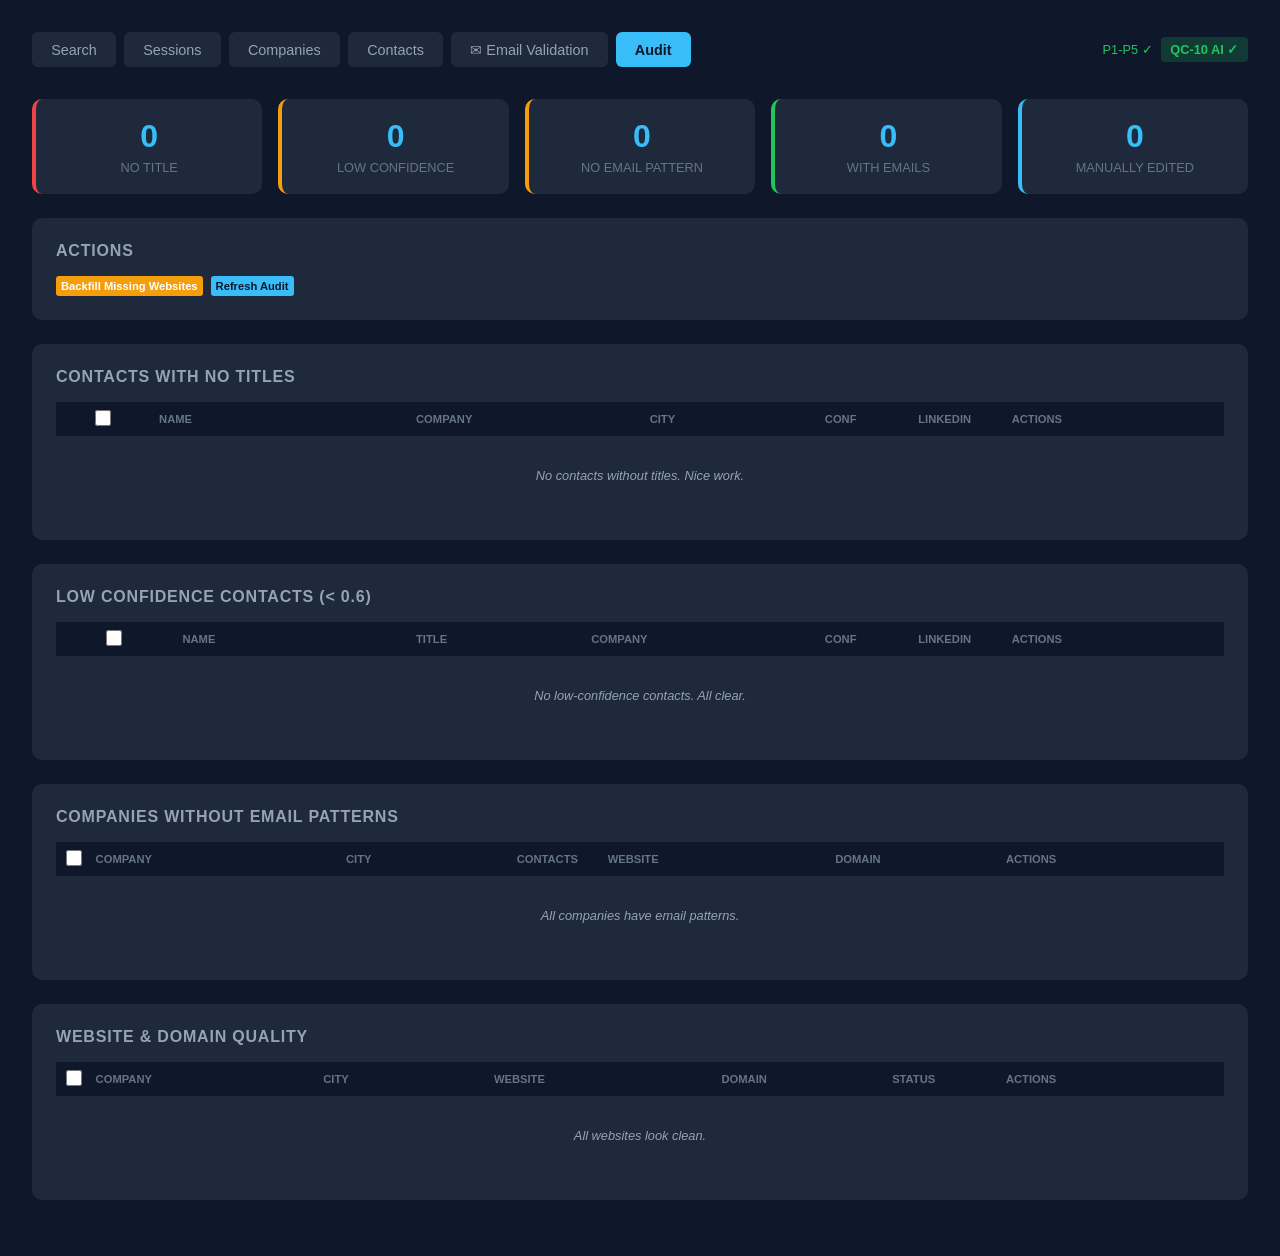
==== static/audit.html @ 3a9faca4 "Audit: make company actions context-aware per bucket; show discover-pattern only in noPattern bucket" ====
<!DOCTYPE html>
<html lang="en">
<head>
<meta charset="UTF-8"/>
<meta name="viewport" content="width=device-width, initial-scale=1.0"/>
<title>Lead Finder - Audit</title>
<link rel="icon" type="image/svg+xml" href="data:image/svg+xml,%3Csvg xmlns='http://www.w3.org/2000/svg' viewBox='0 0 64 64'%3E%3Crect width='64' height='64' rx='12' fill='%230f172a'/%3E%3Ctext x='32' y='44' text-anchor='middle' font-family='-apple-system,BlinkMacSystemFont,sans-serif' font-weight='800' font-size='32' fill='%2338bdf8'%3ELS%3C/text%3E%3C/svg%3E"/>
<style>
*{box-sizing:border-box;margin:0;padding:0}
body{font-family:-apple-system,BlinkMacSystemFont,'Segoe UI',Roboto,sans-serif;background:#0f172a;color:#f1f5f9;min-height:100vh}
.app{max-width:1400px;margin:0 auto;padding:2rem}
.nav{display:flex;gap:0.5rem;margin-bottom:2rem;flex-wrap:wrap}
.nav a{padding:0.6rem 1.2rem;background:#1e293b;color:#94a3b8;text-decoration:none;border-radius:6px;font-size:0.9rem;transition:all 0.2s}
.nav a:hover,.nav a.active{background:#38bdf8;color:#0f172a;font-weight:600}
.card{background:#1e293b;border-radius:10px;padding:1.5rem;margin-bottom:1.5rem}
.card h2{font-size:1rem;color:#94a3b8;margin-bottom:1rem;text-transform:uppercase;letter-spacing:0.05em}
.stats-grid{display:grid;grid-template-columns:repeat(auto-fit,minmax(160px,1fr));gap:1rem;margin-bottom:1.5rem}
.stat-card{background:#1e293b;border-radius:10px;padding:1.2rem;text-align:center;border-left:4px solid #38bdf8}
.stat-value{font-size:2rem;font-weight:700;color:#38bdf8}
.stat-label{font-size:0.8rem;color:#64748b;text-transform:uppercase;margin-top:0.3rem}
.stat-card.warning{border-left-color:#f59e0b}
.stat-card.error{border-left-color:#ef4444}
.stat-card.success{border-left-color:#22c55e}
.btn{padding:0.5rem 1.2rem;background:#38bdf8;color:#0f172a;border:none;border-radius:6px;font-size:0.85rem;font-weight:600;cursor:pointer}
.btn-sm{padding:2px 5px;font-size:0.7rem;border-radius:3px;cursor:pointer;border:none;font-weight:600;min-width:20px;min-height:20px;text-align:center;line-height:1}
.btn-red{background:#ef4444;color:#fff}
.btn-green{background:#22c55e;color:#fff}
.btn-orange{background:#f59e0b;color:#fff}
.btn-blue{background:#38bdf8;color:#0f172a}
.btn-purple{background:#8b5cf6;color:#fff}
.btn-slate{background:#334155;color:#94a3b8}
.table-wrap{overflow-x:auto}
table{width:100%;border-collapse:collapse;font-size:0.8rem;table-layout:fixed}
th{text-align:left;padding:0.5rem 0.6rem;background:#0f172a;color:#64748b;font-weight:600;font-size:0.7rem;text-transform:uppercase;white-space:nowrap;overflow:hidden}
td{padding:0.5rem 0.6rem;border-bottom:1px solid #1e293b;overflow:hidden;text-overflow:ellipsis}
tr:hover td{background:#1e293b}
.badge{display:inline-block;padding:0.15rem 0.4rem;border-radius:4px;font-size:0.7rem;font-weight:600}
.badge-red{background:#ef444433;color:#ef4444}
.badge-yellow{background:#f59e0b33;color:#f59e0b}
.badge-green{background:#22c55e33;color:#22c55e}
.empty-msg{text-align:center;color:#94a3b8;padding:2rem;font-style:italic}
/* Checkboxes */
input[type="checkbox"]{accent-color:#38bdf8;width:16px;height:16px;cursor:pointer;padding:0;background:transparent;border:none;min-width:0}
/* Bulk bar */
.bulk-bar{display:none;align-items:center;gap:0.5rem;margin-bottom:0.5rem;padding:0.6rem 1rem;background:#0f172a;border-radius:6px;border:1px solid #334155}
.bulk-bar.active{display:flex}
.bulk-count{color:#38bdf8;font-size:0.85rem;font-weight:600}
/* Column widths per bucket */
.nott-title td:nth-child(1),.nott-title th:nth-child(1){width:30px;text-align:center;overflow:visible}
.nott-title td:nth-child(2),.nott-title th:nth-child(2){width:22%}
.nott-title td:nth-child(3),.nott-title th:nth-child(3){width:20%}
.nott-title td:nth-child(4),.nott-title th:nth-child(4){width:15%}
.nott-title td:nth-child(5),.nott-title th:nth-child(5){width:8%}
.nott-title td:nth-child(6),.nott-title th:nth-child(6){width:8%}
.nott-title td:nth-child(7),.nott-title th:nth-child(7){width:19%;overflow:visible}
.lowconf td:nth-child(1),.lowconf th:nth-child(1){width:30px;text-align:center;overflow:visible}
.lowconf td:nth-child(2),.lowconf th:nth-child(2){width:20%}
.lowconf td:nth-child(3),.lowconf th:nth-child(3){width:15%}
.lowconf td:nth-child(4),.lowconf th:nth-child(4){width:20%}
.lowconf td:nth-child(5),.lowconf th:nth-child(5){width:8%}
.lowconf td:nth-child(6),.lowconf th:nth-child(6){width:8%}
.lowconf td:nth-child(7),.lowconf th:nth-child(7){width:19%;overflow:visible}
.nopat td:nth-child(1),.nopat th:nth-child(1){width:30px;text-align:center;overflow:visible}
.nopat td:nth-child(2),.nopat th:nth-child(2){width:22%}
.nopat td:nth-child(3),.nopat th:nth-child(3){width:15%}
.nopat td:nth-child(4),.nopat th:nth-child(4){width:8%}
.nopat td:nth-child(5),.nopat th:nth-child(5){width:20%}
.nopat td:nth-child(6),.nopat th:nth-child(6){width:15%}
.nopat td:nth-child(7),.nopat th:nth-child(7){width:20%;overflow:visible}
.webq td:nth-child(1),.webq th:nth-child(1){width:30px;text-align:center;overflow:visible}
.webq td:nth-child(2),.webq th:nth-child(2){width:20%}
.webq td:nth-child(3),.webq th:nth-child(3){width:15%}
.webq td:nth-child(4),.webq th:nth-child(4){width:20%}
.webq td:nth-child(5),.webq th:nth-child(5){width:15%}
.webq td:nth-child(6),.webq th:nth-child(6){width:10%}
.webq td:nth-child(7),.webq th:nth-child(7){width:20%;overflow:visible}
.action-group{display:inline-flex;gap:2px;flex-wrap:nowrap;align-items:center}
</style>
</head>
<body>
<div class="app">
<div class="nav">
<a href="/finder/">Search</a>
<a href="/finder/sessions">Sessions</a>
<a href="/finder/companies">Companies</a>
<a href="/finder/contacts">Contacts</a>
<a href="/finder/emails">&#9993; Email Validation</a>
<a href="/finder/audit" class="active">Audit</a>
<span style="margin-left:auto;display:flex;gap:0.5rem;align-items:center;font-size:0.8rem;">
  <span style="color:#22c55e;">P1-P5 ✓</span>
  <span style="background:#22c55e33;color:#22c55e;padding:0.3rem 0.6rem;border-radius:4px;font-weight:600;">QC-10 AI ✓</span>
</span>
</div>

<div class="stats-grid" id="auditStats"></div>

<div class="card">
<h2>Actions</h2>
<div style="display:flex;gap:0.5rem;flex-wrap:wrap;align-items:center;">
<button class="btn btn-orange btn-sm" onclick="backfillWebsites()" title="Backfill missing websites via Google Places API">Backfill Missing Websites</button>
<button class="btn btn-sm" onclick="loadAudit()" title="Reload all audit data">Refresh Audit</button>
<span style="color:#94a3b8;font-size:0.8rem;" id="actionInfo"></span>
</div>
</div>

<!-- Bucket 1: Contacts With No Titles -->
<div class="card">
<h2>Contacts With No Titles</h2>
<div class="bulk-bar" id="notTitleBulkBar">
<span class="bulk-count" id="notTitleBulkCount">0 selected</span>
<button class="btn btn-sm btn-purple" onclick="bulkVerifyTitles()" title="AI-verify titles for selected contacts">⚡ Verify Titles</button>
<button class="btn btn-sm btn-red" onclick="bulkDeleteNotTitle()" title="Delete selected contacts">✕ Delete</button>
<button class="btn btn-sm btn-slate" onclick="clearSelection('notTitle')" title="Deselect all">Clear</button>
</div>
<div class="table-wrap">
<table class="nott-title">
<thead><tr>
<th><input type="checkbox" id="notTitleSelectAll" onchange="toggleSelectAll('notTitle')" title="Select all" /></th>
<th>Name</th><th>Company</th><th>City</th><th>Conf</th><th>LinkedIn</th><th>Actions</th>
</tr></thead>
<tbody id="noTitleTable"></tbody>
</table>
</div>
</div>

<!-- Bucket 2: Low Confidence Contacts -->
<div class="card">
<h2>Low Confidence Contacts (&lt; 0.6)</h2>
<div class="bulk-bar" id="lowConfBulkBar">
<span class="bulk-count" id="lowConfBulkCount">0 selected</span>
<button class="btn btn-sm btn-purple" onclick="bulkVerifyLowConf()" title="AI-verify titles for selected contacts">⚡ Verify Titles</button>
<button class="btn btn-sm btn-red" onclick="bulkDeleteLowConf()" title="Delete selected contacts">✕ Delete</button>
<button class="btn btn-sm btn-slate" onclick="clearSelection('lowConf')" title="Deselect all">Clear</button>
</div>
<div class="table-wrap">
<table class="lowconf">
<thead><tr>
<th><input type="checkbox" id="lowConfSelectAll" onchange="toggleSelectAll('lowConf')" title="Select all" /></th>
<th>Name</th><th>Title</th><th>Company</th><th>Conf</th><th>LinkedIn</th><th>Actions</th>
</tr></thead>
<tbody id="lowConfTable"></tbody>
</table>
</div>
</div>

<!-- Bucket 3: Companies Without Email Patterns -->
<div class="card">
<h2>Companies Without Email Patterns</h2>
<div class="bulk-bar" id="noPatBulkBar">
<span class="bulk-count" id="noPatBulkCount">0 selected</span>
<button class="btn btn-sm btn-blue" onclick="bulkDiscoverPatterns()" title="Discover email patterns for selected companies">✉ Discover Patterns</button>
<button class="btn btn-sm btn-red" onclick="bulkDeleteNoPat()" title="Delete selected companies">✕ Delete</button>
<button class="btn btn-sm btn-slate" onclick="clearSelection('noPat')" title="Deselect all">Clear</button>
</div>
<div class="table-wrap">
<table class="nopat">
<thead><tr>
<th><input type="checkbox" id="noPatSelectAll" onchange="toggleSelectAll('noPat')" title="Select all" /></th>
<th>Company</th><th>City</th><th>Contacts</th><th>Website</th><th>Domain</th><th>Actions</th>
</tr></thead>
<tbody id="noPatternTable"></tbody>
</table>
</div>
</div>

<!-- Bucket 4: Website & Domain Quality -->
<div class="card">
<h2>Website &amp; Domain Quality</h2>
<div class="bulk-bar" id="webqBulkBar">
<span class="bulk-count" id="webqBulkCount">0 selected</span>
<button class="btn btn-sm btn-red" onclick="bulkDeleteWebQ()" title="Delete selected companies">✕ Delete</button>
<button class="btn btn-sm btn-slate" onclick="clearSelection('webq')" title="Deselect all">Clear</button>
</div>
<div class="table-wrap">
<table class="webq">
<thead><tr>
<th><input type="checkbox" id="webqSelectAll" onchange="toggleSelectAll('webq')" title="Select all" /></th>
<th>Company</th><th>City</th><th>Website</th><th>Domain</th><th>Status</th><th>Actions</th>
</tr></thead>
<tbody id="websiteQualityTable"></tbody>
</table>
</div>
</div>

</div>

<script>
const API_BASE = '/api';
const API_KEY = 'lf_key_P9xZq3RvLm7YwT2hJm8FvNu4BcDEs6';

// ── Selection state per bucket ──
const selections = { notTitle: new Set(), lowConf: new Set(), noPat: new Set(), webq: new Set() };
const allData = { notTitle: [], lowConf: [], noPat: [], webq: [] };

function escapeHtml(s) {
  if (s == null) return '';
  return String(s).replace(/&/g,'&amp;').replace(/</g,'&lt;').replace(/>/g,'&gt;').replace(/"/g,'&quot;').replace(/'/g,'&#39;');
}

function toggleSelectAll(bucket) {
  const cb = document.getElementById(bucket === 'notTitle' ? 'notTitleSelectAll' : bucket === 'lowConf' ? 'lowConfSelectAll' : bucket === 'noPat' ? 'noPatSelectAll' : 'webqSelectAll').checked;
  selections[bucket].clear();
  if (cb) allData[bucket].forEach(item => selections[bucket].add(item.id));
  document.querySelectorAll('.' + bucket + '-cb').forEach(c => c.checked = cb);
  updateBulkUI(bucket);
}

function toggleItem(bucket, id, checked) {
  checked ? selections[bucket].add(id) : selections[bucket].delete(id);
  updateBulkUI(bucket);
}

function clearSelection(bucket) {
  selections[bucket].clear();
  const allId = bucket === 'notTitle' ? 'notTitleSelectAll' : bucket === 'lowConf' ? 'lowConfSelectAll' : bucket === 'noPat' ? 'noPatSelectAll' : 'webqSelectAll';
  document.getElementById(allId).checked = false;
  document.querySelectorAll('.' + bucket + '-cb').forEach(c => c.checked = false);
  updateBulkUI(bucket);
}

function updateBulkUI(bucket) {
  const n = selections[bucket].size;
  const barId = bucket === 'notTitle' ? 'notTitleBulkBar' : bucket === 'lowConf' ? 'lowConfBulkBar' : bucket === 'noPat' ? 'noPatBulkBar' : 'webqBulkBar';
  const countId = bucket === 'notTitle' ? 'notTitleBulkCount' : bucket === 'lowConf' ? 'lowConfBulkCount' : bucket === 'noPat' ? 'noPatBulkCount' : 'webqBulkCount';
  document.getElementById(countId).textContent = n + ' selected';
  document.getElementById(barId).classList.toggle('active', n > 0);
}

function extractDomain(url) {
  if (!url) return '';
  try {
    let u = url.trim();
    if (!/^https?:\/\//i.test(u)) u = 'http://' + u;
    return new URL(u).hostname.replace(/^www\./, '');
  } catch(e) { const m = url.match(/(?:https?:\/\/)?(?:www\.)?([^\/\?#]+)/i); return m ? m[1] : url; }
}

// ── Contact row actions (compact icons) ──
function contactActions(ct, bucket) {
  let html = '<div class="action-group">';
  html += '<button class="btn-sm btn-green" title="Edit on Contacts page" onclick="window.open(\'/finder/contacts\',\'_blank\')">&#9998;</button>';
  html += '<button class="btn-sm btn-red" title="Soft-delete contact" onclick="deleteContactFromAudit('+ct.id+',\''+escapeHtml(ct.full_name).replace(/'/g,"\\'")+'\')">&#10005;</button>';
  html += '<button class="btn-sm btn-purple" title="AI-verify title" onclick="verifySingleTitle('+ct.id+')">&#9733;</button>';
  html += '</div>';
  return html;
}

// ── Company row actions (compact icons) ──
function companyActions(c, bucket) {
  let html = '<div class="action-group">';
  html += '<button class="btn-sm btn-green" title="Edit on Companies page" onclick="window.open(\'/finder/companies\',\'_blank\')">&#9998;</button>';
  html += '<button class="btn-sm btn-red" title="Soft-delete company" onclick="deleteCompanyFromAudit('+c.id+',\''+escapeHtml(c.name).replace(/'/g,"\\'")+'\')">&#10005;</button>';
  if (bucket === 'noPat' && !c.email_pattern) {
    html += '<button class="btn-sm btn-blue" title="Discover email pattern" onclick="discoverPattern('+c.id+')">&#9993;</button>';
  }
  if (bucket === 'webq' && c.website) {
    html += '<button class="btn-sm btn-orange" title="Clear bad website" onclick="clearWebsite('+c.id+')">&#10006;</button>';
  }
  html += '</div>';
  return html;
}

// ── Single item actions ──
async function deleteContactFromAudit(id, name) {
  if (!confirm('Soft-delete "'+name+'"?')) return;
  const r = await fetch(API_BASE+'/contact/'+id, {method:'DELETE', headers:{'X-LF-Key':API_KEY}});
  if (r.ok) { loadAudit(); } else { alert('Delete failed'); }
}

async function deleteCompanyFromAudit(id, name) {
  if (!confirm('Soft-delete "'+name+'"?')) return;
  const r = await fetch(API_BASE+'/company/'+id, {method:'DELETE', headers:{'X-LF-Key':API_KEY}});
  if (r.ok) { loadAudit(); } else { alert('Delete failed'); }
}

async function verifySingleTitle(contactId) {
  try {
    const r = await fetch(API_BASE+'/contact/'+contactId+'/verify-title', {method:'POST', headers:{'X-LF-Key':API_KEY}});
    const d = await r.json();
    if (d.status === 'ok') { loadAudit(); }
  } catch(e) { alert('Verify failed: '+e.message); }
}

async function discoverPattern(companyId) {
  try {
    const r = await fetch(API_BASE+'/company/'+companyId+'/discover-email-pattern', {method:'POST', headers:{'X-LF-Key':API_KEY}});
    const d = await r.json();
    if (d.status === 'ok' || d.pattern) { loadAudit(); }
  } catch(e) { alert('Discover failed: '+e.message); }
}

async function clearWebsite(companyId) {
  if (!confirm('Clear this company\'s website? It will be blank.')) return;
  const r = await fetch(API_BASE+'/company/'+companyId, {method:'PATCH', headers:{'Content-Type':'application/json','X-LF-Key':API_KEY}, body:JSON.stringify({website:''})});
  if (r.ok) { loadAudit(); } else { alert('Clear failed'); }
}

// ── Bulk actions per bucket ──
async function bulkVerifyTitles() {
  const ids = Array.from(selections.notTitle);
  if (!ids.length) return;
  if (!confirm('AI-verify titles for '+ids.length+' contacts?')) return;
  for (const id of ids) {
    await fetch(API_BASE+'/contact/'+id+'/verify-title', {method:'POST', headers:{'X-LF-Key':API_KEY}}).catch(()=>{});
  }
  clearSelection('notTitle');
  loadAudit();
}

async function bulkVerifyLowConf() {
  const ids = Array.from(selections.lowConf);
  if (!ids.length) return;
  if (!confirm('AI-verify titles for '+ids.length+' contacts?')) return;
  for (const id of ids) {
    await fetch(API_BASE+'/contact/'+id+'/verify-title', {method:'POST', headers:{'X-LF-Key':API_KEY}}).catch(()=>{});
  }
  clearSelection('lowConf');
  loadAudit();
}

async function bulkDeleteNotTitle() {
  const ids = Array.from(selections.notTitle);
  if (!ids.length) return;
  if (!confirm('Delete '+ids.length+' contacts?')) return;
  await fetch(API_BASE+'/contacts/bulk-delete', {method:'POST', headers:{'Content-Type':'application/json','X-LF-Key':API_KEY}, body:JSON.stringify({ids})}).catch(()=>{});
  clearSelection('notTitle');
  loadAudit();
}

async function bulkDeleteLowConf() {
  const ids = Array.from(selections.lowConf);
  if (!ids.length) return;
  if (!confirm('Delete '+ids.length+' contacts?')) return;
  await fetch(API_BASE+'/contacts/bulk-delete', {method:'POST', headers:{'Content-Type':'application/json','X-LF-Key':API_KEY}, body:JSON.stringify({ids})}).catch(()=>{});
  clearSelection('lowConf');
  loadAudit();
}

async function bulkDiscoverPatterns() {
  const ids = Array.from(selections.noPat);
  if (!ids.length) return;
  if (!confirm('Discover email patterns for '+ids.length+' companies?')) return;
  await fetch(API_BASE+'/companies/bulk-discover', {method:'POST', headers:{'Content-Type':'application/json','X-LF-Key':API_KEY}, body:JSON.stringify({ids, session_key:''})}).catch(()=>{});
  clearSelection('noPat');
  loadAudit();
}

async function bulkDeleteNoPat() {
  const ids = Array.from(selections.noPat);
  if (!ids.length) return;
  if (!confirm('Delete '+ids.length+' companies?')) return;
  await fetch(API_BASE+'/companies/bulk-delete', {method:'POST', headers:{'Content-Type':'application/json','X-LF-Key':API_KEY}, body:JSON.stringify({ids})}).catch(()=>{});
  clearSelection('noPat');
  loadAudit();
}

async function bulkDeleteWebQ() {
  const ids = Array.from(selections.webq);
  if (!ids.length) return;
  if (!confirm('Delete '+ids.length+' companies?')) return;
  await fetch(API_BASE+'/companies/bulk-delete', {method:'POST', headers:{'Content-Type':'application/json','X-LF-Key':API_KEY}, body:JSON.stringify({ids})}).catch(()=>{});
  clearSelection('webq');
  loadAudit();
}

// ── Load & render ──
async function loadAudit() {
  try {
    const [companies, contacts] = await Promise.all([
      fetch(API_BASE+'/companies?limit=500', {headers:{'X-LF-Key':API_KEY}}).then(r=>r.ok?r.json():{companies:[]}),
      fetch(API_BASE+'/contacts?limit=500', {headers:{'X-LF-Key':API_KEY}}).then(r=>r.ok?r.json():{contacts:[]}),
    ]);

    const comps = companies.companies || [];
    const cts = contacts.contacts || [];

    const noTitle = cts.filter(c => !c.title);
    const lowConf = cts.filter(c => (c.confidence_score||0) < 0.6);
    const noPattern = comps.filter(c => !c.email_pattern);
    const manuallyEdited = cts.filter(c => c.is_manually_edited);
    const withEmail = cts.filter(c => c.email);

    allData.notTitle = noTitle;
    allData.lowConf = lowConf;
    allData.noPat = noPattern;

    // Stats
    document.getElementById('auditStats').innerHTML =
      '<div class="stat-card error"><div class="stat-value">'+noTitle.length+'</div><div class="stat-label">No Title</div></div>'+
      '<div class="stat-card warning"><div class="stat-value">'+lowConf.length+'</div><div class="stat-label">Low Confidence</div></div>'+
      '<div class="stat-card warning"><div class="stat-value">'+noPattern.length+'</div><div class="stat-label">No Email Pattern</div></div>'+
      '<div class="stat-card success"><div class="stat-value">'+withEmail.length+'</div><div class="stat-label">With Emails</div></div>'+
      '<div class="stat-card"><div class="stat-value">'+manuallyEdited.length+'</div><div class="stat-label">Manually Edited</div></div>';

    // ── No Titles ──
    const tbody1 = document.getElementById('noTitleTable');
    if (!noTitle.length) { tbody1.innerHTML = '<tr><td colspan="7" class="empty-msg">No contacts without titles. Nice work.</td></tr>'; }
    else {
      tbody1.innerHTML = noTitle.slice(0,50).map(c => {
        const cb = selections.notTitle.has(c.id) ? ' checked' : '';
        const li = c.linkedin_url ? '<a href="'+escapeHtml(c.linkedin_url)+'" target="_blank" style="color:#38bdf8;text-decoration:none;" title="'+escapeHtml(c.linkedin_url)+'">&#128279;</a>' : '<span style="color:#64748b;">—</span>';
        return '<tr><td><input type="checkbox" class="notTitle-cb" data-id="'+c.id+'"'+cb+'/></td>'+
          '<td style="font-weight:600;" title="'+escapeHtml(c.full_name)+'">'+escapeHtml(c.full_name)+'</td>'+
          '<td title="'+escapeHtml(c.company_name||'')+'">'+escapeHtml(c.company_name||'')+'</td>'+
          '<td title="'+escapeHtml(c.company_city||'')+'">'+escapeHtml(c.company_city||'')+'</td>'+
          '<td><span class="badge badge-yellow">'+(c.confidence_score||0).toFixed(1)+'</span></td>'+
          '<td>'+li+'</td>'+
          '<td style="overflow:visible;">'+contactActions(c,'notTitle')+'</td></tr>';
      }).join('');
    }

    // ── Low Confidence ──
    const tbody2 = document.getElementById('lowConfTable');
    if (!lowConf.length) { tbody2.innerHTML = '<tr><td colspan="7" class="empty-msg">No low-confidence contacts. All clear.</td></tr>'; }
    else {
      tbody2.innerHTML = lowConf.slice(0,50).map(c => {
        const cb = selections.lowConf.has(c.id) ? ' checked' : '';
        const li = c.linkedin_url ? '<a href="'+escapeHtml(c.linkedin_url)+'" target="_blank" style="color:#38bdf8;text-decoration:none;" title="'+escapeHtml(c.linkedin_url)+'">&#128279;</a>' : '<span style="color:#64748b;">—</span>';
        return '<tr><td><input type="checkbox" class="lowConf-cb" data-id="'+c.id+'"'+cb+'/></td>'+
          '<td style="font-weight:600;" title="'+escapeHtml(c.full_name)+'">'+escapeHtml(c.full_name)+'</td>'+
          '<td title="'+escapeHtml(c.title||'')+'">'+escapeHtml(c.title||'-')+'</td>'+
          '<td title="'+escapeHtml(c.company_name||'')+'">'+escapeHtml(c.company_name||'')+'</td>'+
          '<td><span class="badge badge-red">'+(c.confidence_score||0).toFixed(1)+'</span></td>'+
          '<td>'+li+'</td>'+
          '<td style="overflow:visible;">'+contactActions(c,'lowConf')+'</td></tr>';
      }).join('');
    }

    // ── No Email Pattern ──
    const tbody3 = document.getElementById('noPatternTable');
    if (!noPattern.length) { tbody3.innerHTML = '<tr><td colspan="7" class="empty-msg">All companies have email patterns.</td></tr>'; }
    else {
      tbody3.innerHTML = noPattern.slice(0,50).map(c => {
        const cb = selections.noPat.has(c.id) ? ' checked' : '';
        const web = c.website ? '<a href="'+escapeHtml(c.website)+'" target="_blank" style="color:#38bdf8;font-size:0.75rem;" title="'+escapeHtml(c.website)+'">'+escapeHtml(c.website.replace(/^https?:\/\/(www\.)?/,'').substring(0,30))+'</a>' : '<span style="color:#ef4444;">missing</span>';
        const dom = c.website ? '<span style="color:#94a3b8;font-family:monospace;font-size:0.75rem;" title="'+escapeHtml(extractDomain(c.website))+'">'+escapeHtml(extractDomain(c.website).substring(0,25))+'</span>' : '—';
        return '<tr><td><input type="checkbox" class="noPat-cb" data-id="'+c.id+'"'+cb+'/></td>'+
          '<td style="font-weight:600;" title="'+escapeHtml(c.name)+'">'+escapeHtml(c.name)+'</td>'+
          '<td title="'+escapeHtml(c.city||'')+'">'+escapeHtml(c.city||'')+'</td>'+
          '<td>'+(c.contact_count||0)+'</td>'+
          '<td>'+web+'</td>'+
          '<td>'+dom+'</td>'+
          '<td style="overflow:visible;">'+companyActions(c,'noPat')+'</td></tr>';
      }).join('');
    }

    // ── Website Quality ──
    const tbody4 = document.getElementById('websiteQualityTable');
    const aggregatorDomains = ['yelp.com','facebook.com','linkedin.com','google.com','mapquest.com','yellowpages.com','bbb.org'];
    const suspicious = comps.filter(c => {
      if (!c.website) return true;
      const d = extractDomain(c.website).toLowerCase();
      return aggregatorDomains.some(agg => d.includes(agg));
    });
    allData.webq = suspicious;

    if (!suspicious.length) { tbody4.innerHTML = '<tr><td colspan="7" class="empty-msg">All websites look clean.</td></tr>'; }
    else {
      tbody4.innerHTML = suspicious.slice(0,50).map(c => {
        const cb = selections.webq.has(c.id) ? ' checked' : '';
        let status = '';
        if (!c.website) { status = '<span class="badge badge-red">no website</span>'; }
        else { const d = extractDomain(c.website).toLowerCase(); const isAgg = aggregatorDomains.some(agg => d.includes(agg)); status = isAgg ? '<span class="badge badge-yellow">aggregator</span>' : '<span class="badge badge-green">ok</span>'; }
        const web = c.website ? '<a href="'+escapeHtml(c.website)+'" target="_blank" style="color:#38bdf8;font-size:0.75rem;" title="'+escapeHtml(c.website)+'">'+escapeHtml(c.website.replace(/^https?:\/\/(www\.)?/,'').substring(0,30))+'</a>' : '<span style="color:#ef4444;">missing</span>';
        const dom = c.website ? '<span style="color:#94a3b8;font-family:monospace;font-size:0.75rem;" title="'+escapeHtml(extractDomain(c.website))+'">'+escapeHtml(extractDomain(c.website).substring(0,25))+'</span>' : '—';
        return '<tr><td><input type="checkbox" class="webq-cb" data-id="'+c.id+'"'+cb+'/></td>'+
          '<td style="font-weight:600;" title="'+escapeHtml(c.name)+'">'+escapeHtml(c.name)+'</td>'+
          '<td title="'+escapeHtml(c.city||'')+'">'+escapeHtml(c.city||'')+'</td>'+
          '<td>'+web+'</td>'+
          '<td>'+dom+'</td>'+
          '<td>'+status+'</td>'+
          '<td style="overflow:visible;">'+companyActions(c,'webq')+'</td></tr>';
      }).join('');
    }

    // Wire checkboxes
    document.querySelectorAll('[class$="-cb"]').forEach(cb => {
      cb.addEventListener('change', function() {
        const bucket = this.className.replace('-cb','');
        const id = parseInt(this.dataset.id);
        toggleItem(bucket, id, this.checked);
      });
    });

  } catch(e) {
    console.error('loadAudit error:', e);
    document.getElementById('auditStats').innerHTML = '<div class="stat-card error"><div class="stat-value">ERROR</div><div class="stat-label">'+escapeHtml(e.message)+'</div></div>';
  }
}

async function backfillWebsites() {
  if (!confirm('Backfill missing websites via Google Places API?')) return;
  const info = document.getElementById('actionInfo');
  info.textContent = 'Processing...';
  try {
    const r = await fetch(API_BASE+'/backfill-websites?limit=100', {method:'POST', headers:{'X-LF-Key':API_KEY}});
    if (!r.ok) {
      const d = await r.json().catch(()=>({}));
      info.textContent = 'Error: ' + (d.detail || r.statusText);
      return;
    }
    const d = await r.json();
    info.textContent = 'Done: '+(d.enriched ?? '?')+' enriched, '+(d.failed ?? '?')+' failed, '+(d.processed ?? '?')+' processed';
    loadAudit();
  } catch(e) { info.textContent = 'Error: '+e.message; }
}

loadAudit();
</script>
</body>
</html>
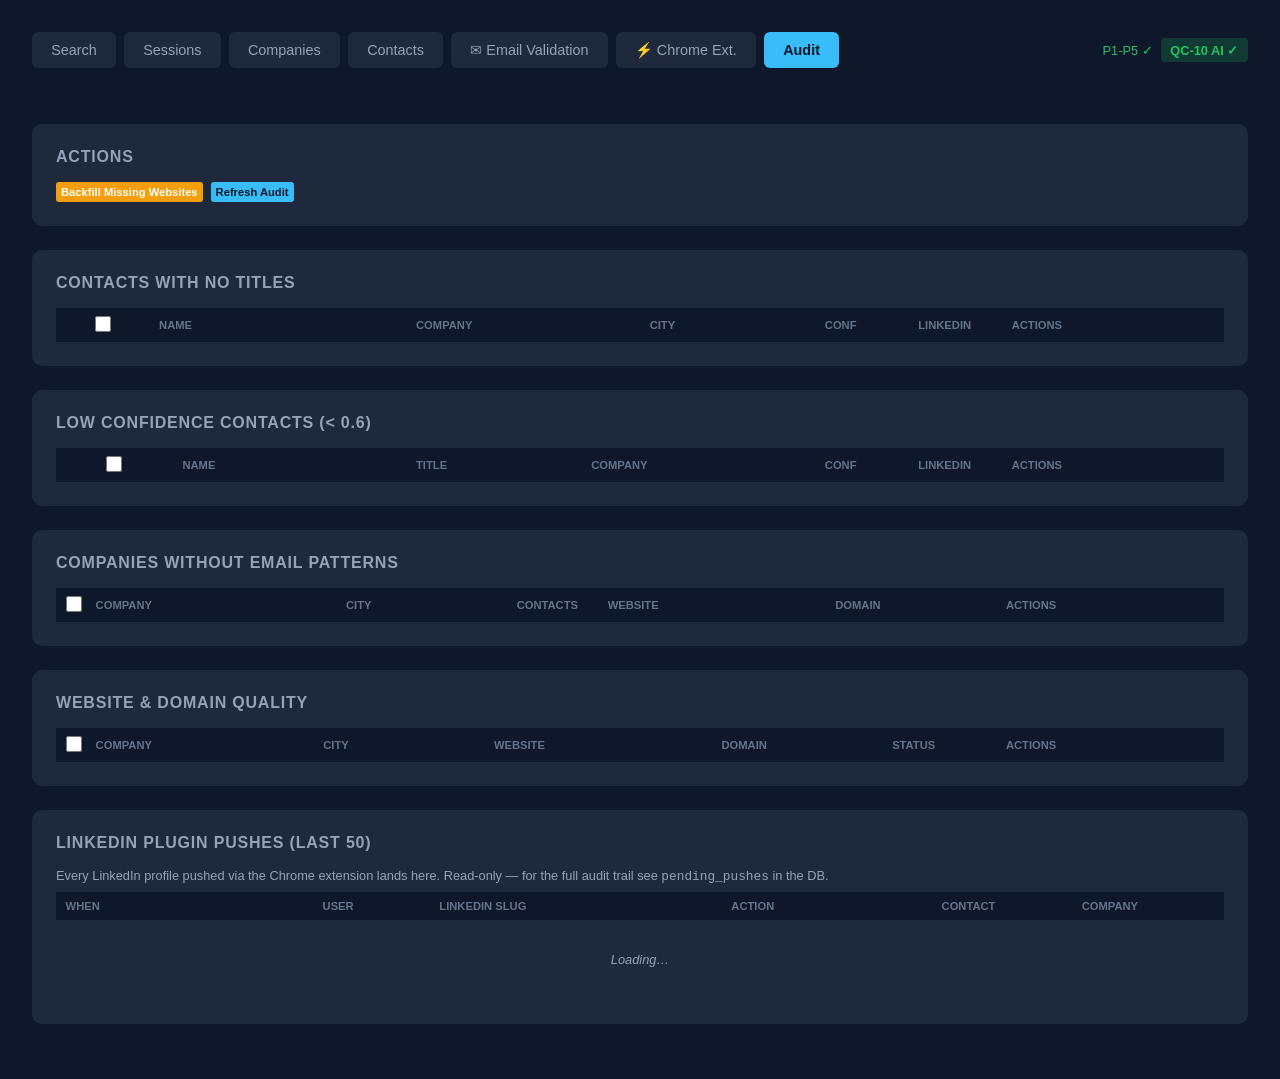
==== commit b13862a8: "refactor(enrichment): enrichment pipeline overhaul - lf_ai_enrich.py: route model selection via lf_s" ====
--- a/static/audit.html
+++ b/static/audit.html
@@ -74,7 +74,27 @@
 .webq td:nth-child(5),.webq th:nth-child(5){width:15%}
 .webq td:nth-child(6),.webq th:nth-child(6){width:10%}
 .webq td:nth-child(7),.webq th:nth-child(7){width:20%;overflow:visible}
+.plugin-pushes td:nth-child(1),.plugin-pushes th:nth-child(1){width:22%}
+.plugin-pushes td:nth-child(2),.plugin-pushes th:nth-child(2){width:10%}
+.plugin-pushes td:nth-child(3),.plugin-pushes th:nth-child(3){width:25%}
+.plugin-pushes td:nth-child(4),.plugin-pushes th:nth-child(4){width:18%}
+.plugin-pushes td:nth-child(5),.plugin-pushes th:nth-child(5){width:12%}
+.plugin-pushes td:nth-child(6),.plugin-pushes th:nth-child(6){width:13%}
 .action-group{display:inline-flex;gap:2px;flex-wrap:nowrap;align-items:center}
+/* AI enrichment progress panel (shared with companies/sessions pages) */
+.progress-panel{display:none;background:#0f172a;border:1px solid #334155;border-radius:8px;padding:0.75rem 1rem;margin-bottom:1rem}
+.progress-panel.active{display:block}
+.progress-header{display:flex;justify-content:space-between;align-items:center;margin-bottom:0.5rem}
+.progress-title{font-size:0.9rem;font-weight:600;color:#38bdf8}
+.progress-status{display:inline-block;padding:0.15rem 0.5rem;border-radius:4px;font-size:0.75rem;font-weight:600;text-transform:uppercase}
+.progress-status.running{background:#38bdf833;color:#38bdf8}
+.progress-status.completed{background:#22c55e33;color:#22c55e}
+.progress-status.failed{background:#ef444433;color:#ef4444}
+.progress-bar-bg{height:8px;background:#334155;border-radius:4px;overflow:hidden;margin-bottom:0.5rem}
+.progress-bar-fill{height:100%;background:#38bdf8;width:0%;transition:width 0.3s;border-radius:4px}
+.progress-bar-fill.completed{background:#22c55e}
+.progress-bar-fill.failed{background:#ef4444}
+.progress-meta{display:flex;justify-content:space-between;font-size:0.8rem;color:#94a3b8;gap:1rem}
 </style>
 </head>
 <body>
@@ -85,6 +105,7 @@
 <a href="/finder/companies">Companies</a>
 <a href="/finder/contacts">Contacts</a>
 <a href="/finder/emails">&#9993; Email Validation</a>
+<a href="/finder/extension">&#9889; Chrome Ext.</a>
 <a href="/finder/audit" class="active">Audit</a>
 <span style="margin-left:auto;display:flex;gap:0.5rem;align-items:center;font-size:0.8rem;">
   <span style="color:#22c55e;">P1-P5 ✓</span>
@@ -93,6 +114,12 @@
 </div>
 
 <div class="stats-grid" id="auditStats"></div>
+
+<div id="enrichProgress" class="progress-panel">
+<div class="progress-header"><span class="progress-title">AI Enrichment</span><span id="enrichStatus" class="progress-status running">running</span></div>
+<div class="progress-bar-bg"><div id="enrichBar" class="progress-bar-fill"></div></div>
+<div class="progress-meta"><span id="enrichStep">Starting...</span><span id="enrichCount">0 / 0</span></div>
+</div>
 
 <div class="card">
 <h2>Actions</h2>
@@ -151,6 +178,7 @@
 <button class="btn btn-sm btn-blue" onclick="bulkDiscoverPatterns()" title="Discover email patterns for selected companies">✉ Discover Patterns</button>
 <button class="btn btn-sm btn-red" onclick="bulkDeleteNoPat()" title="Delete selected companies">✕ Delete</button>
 <button class="btn btn-sm btn-slate" onclick="clearSelection('noPat')" title="Deselect all">Clear</button>
+<span id="noPatProgress" style="color:#38bdf8;font-size:0.8rem;font-weight:600;margin-left:0.5rem;"></span>
 </div>
 <div class="table-wrap">
 <table class="nopat">
@@ -182,11 +210,29 @@
 </div>
 </div>
 
-</div>
-
+<!-- Bucket 5: LinkedIn Plugin Pushes (Phase 3 / t3.3) -->
+<div class="card">
+<h2>LinkedIn Plugin Pushes (Last 50)</h2>
+<div class="hint" style="color:#94a3b8;font-size:0.8rem;margin-bottom:0.5rem;">Every LinkedIn profile pushed via the Chrome extension lands here. Read-only — for the full audit trail see <code>pending_pushes</code> in the DB.</div>
+<div class="table-wrap">
+<table class="plugin-pushes">
+<thead><tr>
+<th>When</th>
+<th>User</th>
+<th>LinkedIn Slug</th>
+<th>Action</th>
+<th>Contact</th>
+<th>Company</th>
+</tr></thead>
+<tbody id="pluginPushesTable"><tr><td colspan="6" class="empty-msg">Loading…</td></tr></tbody>
+</table>
+</div>
+</div>
+
+</div>
+
+<script src="/api-key-loader.js"></script>
 <script>
-const API_BASE = '/api';
-const API_KEY = 'lf_key_P9xZq3RvLm7YwT2hJm8FvNu4BcDEs6';
 
 // ── Selection state per bucket ──
 const selections = { notTitle: new Set(), lowConf: new Set(), noPat: new Set(), webq: new Set() };
@@ -239,7 +285,7 @@
 function contactActions(ct, bucket) {
   let html = '<div class="action-group">';
   html += '<button class="btn-sm btn-green" title="Edit on Contacts page" onclick="window.open(\'/finder/contacts\',\'_blank\')">&#9998;</button>';
-  html += '<button class="btn-sm btn-red" title="Soft-delete contact" onclick="deleteContactFromAudit('+ct.id+',\''+escapeHtml(ct.full_name).replace(/'/g,"\\'")+'\')">&#10005;</button>';
+  html += '<button class="btn-sm btn-red" title="Permanently delete contact" onclick="deleteContactFromAudit('+ct.id+',\''+escapeHtml(ct.full_name).replace(/'/g,"\\'")+'\')">&#10005;</button>';
   html += '<button class="btn-sm btn-purple" title="AI-verify title" onclick="verifySingleTitle('+ct.id+')">&#9733;</button>';
   html += '</div>';
   return html;
@@ -249,7 +295,7 @@
 function companyActions(c, bucket) {
   let html = '<div class="action-group">';
   html += '<button class="btn-sm btn-green" title="Edit on Companies page" onclick="window.open(\'/finder/companies\',\'_blank\')">&#9998;</button>';
-  html += '<button class="btn-sm btn-red" title="Soft-delete company" onclick="deleteCompanyFromAudit('+c.id+',\''+escapeHtml(c.name).replace(/'/g,"\\'")+'\')">&#10005;</button>';
+  html += '<button class="btn-sm btn-red" title="Permanently delete company" onclick="deleteCompanyFromAudit('+c.id+',\''+escapeHtml(c.name).replace(/'/g,"\\'")+'\')">&#10005;</button>';
   if (bucket === 'noPat' && !c.email_pattern) {
     html += '<button class="btn-sm btn-blue" title="Discover email pattern" onclick="discoverPattern('+c.id+')">&#9993;</button>';
   }
@@ -262,20 +308,20 @@
 
 // ── Single item actions ──
 async function deleteContactFromAudit(id, name) {
-  if (!confirm('Soft-delete "'+name+'"?')) return;
-  const r = await fetch(API_BASE+'/contact/'+id, {method:'DELETE', headers:{'X-LF-Key':API_KEY}});
+  if (!confirm('Permanently delete contact "'+name+'"?')) return;
+  const r = await fetch(API_BASE+'/contact/'+id, {method:'DELETE', headers:{'X-LF-Key':requireApiKey()}});
   if (r.ok) { loadAudit(); } else { alert('Delete failed'); }
 }
 
 async function deleteCompanyFromAudit(id, name) {
-  if (!confirm('Soft-delete "'+name+'"?')) return;
-  const r = await fetch(API_BASE+'/company/'+id, {method:'DELETE', headers:{'X-LF-Key':API_KEY}});
+  if (!confirm('Permanently delete company "'+name+'"?')) return;
+  const r = await fetch(API_BASE+'/company/'+id, {method:'DELETE', headers:{'X-LF-Key':requireApiKey()}});
   if (r.ok) { loadAudit(); } else { alert('Delete failed'); }
 }
 
 async function verifySingleTitle(contactId) {
   try {
-    const r = await fetch(API_BASE+'/contact/'+contactId+'/verify-title', {method:'POST', headers:{'X-LF-Key':API_KEY}});
+    const r = await fetch(API_BASE+'/contact/'+contactId+'/verify-title', {method:'POST', headers:{'X-LF-Key':requireApiKey()}});
     const d = await r.json();
     if (d.status === 'ok') { loadAudit(); }
   } catch(e) { alert('Verify failed: '+e.message); }
@@ -283,7 +329,7 @@
 
 async function discoverPattern(companyId) {
   try {
-    const r = await fetch(API_BASE+'/company/'+companyId+'/discover-email-pattern', {method:'POST', headers:{'X-LF-Key':API_KEY}});
+    const r = await fetch(API_BASE+'/company/'+companyId+'/discover-email-pattern', {method:'POST', headers:{'X-LF-Key':requireApiKey()}});
     const d = await r.json();
     if (d.status === 'ok' || d.pattern) { loadAudit(); }
   } catch(e) { alert('Discover failed: '+e.message); }
@@ -291,7 +337,7 @@
 
 async function clearWebsite(companyId) {
   if (!confirm('Clear this company\'s website? It will be blank.')) return;
-  const r = await fetch(API_BASE+'/company/'+companyId, {method:'PATCH', headers:{'Content-Type':'application/json','X-LF-Key':API_KEY}, body:JSON.stringify({website:''})});
+  const r = await fetch(API_BASE+'/company/'+companyId, {method:'PATCH', headers:{'Content-Type':'application/json','X-LF-Key':requireApiKey()}, body:JSON.stringify({website:''})});
   if (r.ok) { loadAudit(); } else { alert('Clear failed'); }
 }
 
@@ -301,7 +347,7 @@
   if (!ids.length) return;
   if (!confirm('AI-verify titles for '+ids.length+' contacts?')) return;
   for (const id of ids) {
-    await fetch(API_BASE+'/contact/'+id+'/verify-title', {method:'POST', headers:{'X-LF-Key':API_KEY}}).catch(()=>{});
+    await fetch(API_BASE+'/contact/'+id+'/verify-title', {method:'POST', headers:{'X-LF-Key':requireApiKey()}}).catch(()=>{});
   }
   clearSelection('notTitle');
   loadAudit();
@@ -312,7 +358,7 @@
   if (!ids.length) return;
   if (!confirm('AI-verify titles for '+ids.length+' contacts?')) return;
   for (const id of ids) {
-    await fetch(API_BASE+'/contact/'+id+'/verify-title', {method:'POST', headers:{'X-LF-Key':API_KEY}}).catch(()=>{});
+    await fetch(API_BASE+'/contact/'+id+'/verify-title', {method:'POST', headers:{'X-LF-Key':requireApiKey()}}).catch(()=>{});
   }
   clearSelection('lowConf');
   loadAudit();
@@ -322,7 +368,7 @@
   const ids = Array.from(selections.notTitle);
   if (!ids.length) return;
   if (!confirm('Delete '+ids.length+' contacts?')) return;
-  await fetch(API_BASE+'/contacts/bulk-delete', {method:'POST', headers:{'Content-Type':'application/json','X-LF-Key':API_KEY}, body:JSON.stringify({ids})}).catch(()=>{});
+  await fetch(API_BASE+'/contacts/bulk-delete', {method:'POST', headers:{'Content-Type':'application/json','X-LF-Key':requireApiKey()}, body:JSON.stringify({ids})}).catch(()=>{});
   clearSelection('notTitle');
   loadAudit();
 }
@@ -331,25 +377,65 @@
   const ids = Array.from(selections.lowConf);
   if (!ids.length) return;
   if (!confirm('Delete '+ids.length+' contacts?')) return;
-  await fetch(API_BASE+'/contacts/bulk-delete', {method:'POST', headers:{'Content-Type':'application/json','X-LF-Key':API_KEY}, body:JSON.stringify({ids})}).catch(()=>{});
+  await fetch(API_BASE+'/contacts/bulk-delete', {method:'POST', headers:{'Content-Type':'application/json','X-LF-Key':requireApiKey()}, body:JSON.stringify({ids})}).catch(()=>{});
   clearSelection('lowConf');
   loadAudit();
 }
+
+let patdiscPollTimer = null;
 
 async function bulkDiscoverPatterns() {
   const ids = Array.from(selections.noPat);
   if (!ids.length) return;
   if (!confirm('Discover email patterns for '+ids.length+' companies?')) return;
-  await fetch(API_BASE+'/companies/bulk-discover', {method:'POST', headers:{'Content-Type':'application/json','X-LF-Key':API_KEY}, body:JSON.stringify({ids, session_key:''})}).catch(()=>{});
-  clearSelection('noPat');
-  loadAudit();
+  const info = document.getElementById('actionInfo');
+  const prog = document.getElementById('noPatProgress');
+  const setProgress = (msg) => { info.textContent = msg; prog.textContent = msg; };
+  setProgress('Starting pattern discovery...');
+  try {
+    const r = await fetch(API_BASE+'/companies/bulk-discover-patterns', {method:'POST', headers:{'Content-Type':'application/json','X-LF-Key':requireApiKey()}, body:JSON.stringify({ids, quick:false})});
+    if (!r.ok) {
+      const d = await r.json().catch(()=>({}));
+      setProgress('Error: ' + (d.detail || r.statusText));
+      return;
+    }
+    const d = await r.json();
+    if (d.status === 'no_work') { setProgress('No companies need patterns.'); return; }
+    const jobId = d.job_id;
+    setProgress('Discovering patterns... (0/' + d.total + ')');
+    // Poll every 3 seconds using setInterval (non-blocking)
+    if (patdiscPollTimer) clearInterval(patdiscPollTimer);
+    patdiscPollTimer = setInterval(async () => {
+      try {
+        const jr = await fetch(API_BASE+'/email/validate-job/'+jobId, {headers:{'X-LF-Key':requireApiKey()}});
+        if (!jr.ok) return;
+        const jd = await jr.json();
+        const done = jd.done || 0;
+        const total = jd.total || d.total;
+        const pct = Math.round(done/total*100);
+        setProgress('Discovering patterns... (' + done + '/' + total + ' — ' + pct + '%)');
+        if (jd.status === 'completed' || jd.status === 'failed') {
+          clearInterval(patdiscPollTimer);
+          patdiscPollTimer = null;
+          const results = jd.results || {};
+          if (jd.status === 'completed') {
+            setProgress('Done: '+(results.patterns_found||0)+' patterns found, '+(results.not_found||0)+' not found, '+(results.errors||0)+' errors');
+          } else {
+            setProgress('Pattern discovery failed after '+done+' companies');
+          }
+          clearSelection('noPat');
+          loadAudit();
+        }
+      } catch(e) { /* ignore poll errors */ }
+    }, 3000);
+  } catch(e) { info.textContent = 'Error: '+e.message; }
 }
 
 async function bulkDeleteNoPat() {
   const ids = Array.from(selections.noPat);
   if (!ids.length) return;
   if (!confirm('Delete '+ids.length+' companies?')) return;
-  await fetch(API_BASE+'/companies/bulk-delete', {method:'POST', headers:{'Content-Type':'application/json','X-LF-Key':API_KEY}, body:JSON.stringify({ids})}).catch(()=>{});
+  await fetch(API_BASE+'/companies/bulk-delete', {method:'POST', headers:{'Content-Type':'application/json','X-LF-Key':requireApiKey()}, body:JSON.stringify({ids})}).catch(()=>{});
   clearSelection('noPat');
   loadAudit();
 }
@@ -358,7 +444,7 @@
   const ids = Array.from(selections.webq);
   if (!ids.length) return;
   if (!confirm('Delete '+ids.length+' companies?')) return;
-  await fetch(API_BASE+'/companies/bulk-delete', {method:'POST', headers:{'Content-Type':'application/json','X-LF-Key':API_KEY}, body:JSON.stringify({ids})}).catch(()=>{});
+  await fetch(API_BASE+'/companies/bulk-delete', {method:'POST', headers:{'Content-Type':'application/json','X-LF-Key':requireApiKey()}, body:JSON.stringify({ids})}).catch(()=>{});
   clearSelection('webq');
   loadAudit();
 }
@@ -367,8 +453,8 @@
 async function loadAudit() {
   try {
     const [companies, contacts] = await Promise.all([
-      fetch(API_BASE+'/companies?limit=500', {headers:{'X-LF-Key':API_KEY}}).then(r=>r.ok?r.json():{companies:[]}),
-      fetch(API_BASE+'/contacts?limit=500', {headers:{'X-LF-Key':API_KEY}}).then(r=>r.ok?r.json():{contacts:[]}),
+      fetch(API_BASE+'/companies?limit=500', {headers:{'X-LF-Key':requireApiKey()}}).then(r=>r.ok?r.json():{companies:[]}),
+      fetch(API_BASE+'/contacts?limit=500', {headers:{'X-LF-Key':requireApiKey()}}).then(r=>r.ok?r.json():{contacts:[]}),
     ]);
 
     const comps = companies.companies || [];
@@ -488,24 +574,182 @@
   }
 }
 
+let backfillPollTimer = null;
+let enrichCurrentJobId = null;
+const ENRICH_LS_KEY = 'enrich_job_id';
+const ENRICH_SESSION_LS_KEY = 'enrich_session_key';
+
+function stageLabel(stage) {
+  if (!stage) return 'Processing...';
+  const idx = stage.indexOf(':');
+  const prefix = (idx > -1 ? stage.slice(0, idx) : stage).toLowerCase();
+  const company = idx > -1 ? stage.slice(idx + 1).trim() : '';
+  const map = {
+    website: 'Filling website',
+    pattern: 'Deep-researching email pattern',
+    pattern_deep_research: 'Deep-researching email pattern',
+    type: 'Determining business type',
+    sanity: 'Running sanity checks',
+    derive_emails: 'Deriving emails',
+    contacts: 'Finding contacts'
+  };
+  const label = map[prefix] || prefix;
+  return company ? label + ' for ' + company : label;
+}
+
+function renderEnrichProgress(job) {
+  const panel = document.getElementById('enrichProgress');
+  const statusBadge = document.getElementById('enrichStatus');
+  const bar = document.getElementById('enrichBar');
+  const step = document.getElementById('enrichStep');
+  const count = document.getElementById('enrichCount');
+  if (!panel) return;
+  panel.classList.add('active');
+  const total = job.total || 0;
+  const done = job.done || 0;
+  const pct = total ? Math.round(done / total * 100) : 0;
+  bar.style.width = pct + '%';
+  bar.className = 'progress-bar-fill ' + (job.status === 'completed' ? 'completed' : job.status === 'failed' ? 'failed' : '');
+  statusBadge.textContent = job.status || 'running';
+  statusBadge.className = 'progress-status ' + (job.status || 'running');
+  step.textContent = job.status === 'completed' ? 'Completed' : job.status === 'failed' ? 'Failed: ' + (job.message || '') : stageLabel(job.current_stage || '');
+  count.textContent = done + ' / ' + total;
+}
+
+function clearEnrichJob() {
+  if (backfillPollTimer) { clearInterval(backfillPollTimer); backfillPollTimer = null; }
+  if (enrichPollTimer) { clearInterval(enrichPollTimer); enrichPollTimer = null; }
+  enrichCurrentJobId = null;
+  localStorage.removeItem(ENRICH_LS_KEY);
+  localStorage.removeItem(ENRICH_SESSION_LS_KEY);
+  const panel = document.getElementById('enrichProgress');
+  if (panel) panel.classList.remove('active');
+}
+
+let enrichPollTimer = null;
+
+async function pollEnrichJob(jobId) {
+  try {
+    const r = await fetch(API_BASE + '/ai/backfill-job/' + encodeURIComponent(jobId), { headers: { 'X-LF-Key': requireApiKey() } });
+    if (!r.ok) return;
+    const d = await r.json();
+    const job = d.job || d;
+    renderEnrichProgress(job);
+    enrichCurrentJobId = jobId;
+    if (job.status === 'completed' || job.status === 'failed') {
+      clearEnrichJob();
+      document.getElementById('actionInfo').textContent = job.status === 'completed' ? 'Backfill completed.' : 'Backfill failed: ' + (job.message || '');
+      loadAudit();
+    }
+  } catch (e) { console.error('poll enrich error:', e); }
+}
+
+function startEnrichPolling(jobId) {
+  if (enrichPollTimer) clearInterval(enrichPollTimer);
+  enrichCurrentJobId = jobId;
+  localStorage.setItem(ENRICH_LS_KEY, jobId);
+  renderEnrichProgress({ status: 'running', done: 0, total: 0, current_stage: 'website' });
+  pollEnrichJob(jobId);
+  enrichPollTimer = setInterval(() => pollEnrichJob(jobId), 3000);
+}
+
 async function backfillWebsites() {
-  if (!confirm('Backfill missing websites via Google Places API?')) return;
+  if (!confirm('Backfill missing websites for companies using AI?\n\nRuns in background — you can continue using the app.')) return;
   const info = document.getElementById('actionInfo');
-  info.textContent = 'Processing...';
-  try {
-    const r = await fetch(API_BASE+'/backfill-websites?limit=100', {method:'POST', headers:{'X-LF-Key':API_KEY}});
+  info.textContent = 'Starting backfill...';
+  try {
+    const r = await fetch(API_BASE+'/ai/backfill', {method:'POST', headers:{'Content-Type':'application/json','X-LF-Key':requireApiKey()}, body:JSON.stringify({tasks:['website'],only_missing:true,limit:100})});
     if (!r.ok) {
       const d = await r.json().catch(()=>({}));
       info.textContent = 'Error: ' + (d.detail || r.statusText);
       return;
     }
     const d = await r.json();
-    info.textContent = 'Done: '+(d.enriched ?? '?')+' enriched, '+(d.failed ?? '?')+' failed, '+(d.processed ?? '?')+' processed';
+    if (d.status === 'no_work') { info.textContent = 'No companies need backfill.'; return; }
+    const jobId = d.job_id;
+    if (!jobId) { info.textContent = 'No job_id returned'; return; }
+    localStorage.setItem(ENRICH_LS_KEY, jobId);
+    startEnrichPolling(jobId);
+  } catch(e) { info.textContent = 'Error: '+e.message; }
+}
+
+async function resumeEnrichPolling() {
+  const storedJobId = localStorage.getItem(ENRICH_LS_KEY);
+  if (!storedJobId) { clearEnrichJob(); return; }
+  try {
+    const r = await fetch(API_BASE + '/ai/backfill-job/' + encodeURIComponent(storedJobId), { headers: { 'X-LF-Key': requireApiKey() } });
+    if (!r.ok) { clearEnrichJob(); return; }
+    const d = await r.json();
+    const job = d.job || d;
+    if (job.status === 'completed' || job.status === 'failed') {
+      clearEnrichJob();
+      return;
+    }
+    startEnrichPolling(storedJobId);
+  } catch (e) { console.error('resume enrich error:', e); clearEnrichJob(); }
+}
+
+// ── LinkedIn plugin push audit log (Phase 3 / t3.3) ─────────────────────────
+async function loadPluginPushes() {
+  try {
+    const r = await fetch(API_BASE + '/audit/plugin-pushes?limit=50', { headers: { 'X-LF-Key': requireApiKey() } });
+    if (!r.ok) {
+      document.getElementById('pluginPushesTable').innerHTML =
+        '<tr><td colspan="6" class="empty-msg">Failed to load plugin pushes (HTTP '+r.status+').</td></tr>';
+      return;
+    }
+    const d = await r.json();
+    const rows = d.pushes || [];
+    const tbody = document.getElementById('pluginPushesTable');
+    if (!rows.length) {
+      tbody.innerHTML = '<tr><td colspan="6" class="empty-msg">No plugin pushes yet. Browse a LinkedIn profile, click the Lead Finder extension, and push one.</td></tr>';
+      return;
+    }
+    const actionBadge = (a) => {
+      if (!a) return '<span class="badge">—</span>';
+      const map = {
+        'update_existing': 'badge-green',
+        'new_contact_existing_company': 'badge-yellow',
+        'new_company_new_contact': 'badge-yellow',
+        'discard': 'badge-red',
+      };
+      const cls = map[a] || 'badge';
+      return '<span class="badge '+cls+'">'+escapeHtml(a)+'</span>';
+    };
+    tbody.innerHTML = rows.map((p) => {
+      const when = p.created_at ? escapeHtml(p.created_at.replace('T', ' ').replace(/\..*$/, '')) : '—';
+      const user = escapeHtml(p.committed_by || 'plugin');
+      const slug = escapeHtml(p.linkedin_slug || '—');
+      const action = actionBadge(p.matched_action);
+      const contact = p.matched_contact_id ? '#'+p.matched_contact_id : '—';
+      const company = p.matched_company_id ? '#'+p.matched_company_id : '—';
+      return '<tr>'+
+        '<td title="'+escapeHtml(p.created_at||'')+'">'+when+'</td>'+
+        '<td>'+user+'</td>'+
+        '<td><a href="https://www.linkedin.com/in/'+escapeHtml(p.linkedin_slug||'')+'" target="_blank" style="color:#38bdf8;text-decoration:none;" title="Open on LinkedIn">'+slug+'</a></td>'+
+        '<td>'+action+'</td>'+
+        '<td>'+contact+'</td>'+
+        '<td>'+company+'</td>'+
+      '</tr>';
+    }).join('');
+  } catch (e) {
+    console.error('loadPluginPushes error:', e);
+    document.getElementById('pluginPushesTable').innerHTML =
+      '<tr><td colspan="6" class="empty-msg">Error: '+escapeHtml(String(e))+'</td></tr>';
+  }
+}
+
+(async function bootstrap() {
+  try {
+    await initApiKey();
     loadAudit();
-  } catch(e) { info.textContent = 'Error: '+e.message; }
-}
-
-loadAudit();
+    loadPluginPushes();
+    resumeEnrichPolling();
+  } catch (e) {
+    console.error('audit page bootstrap failed:', e);
+    alert('Failed to load API key: ' + e.message);
+  }
+})();
 </script>
 </body>
 </html>
